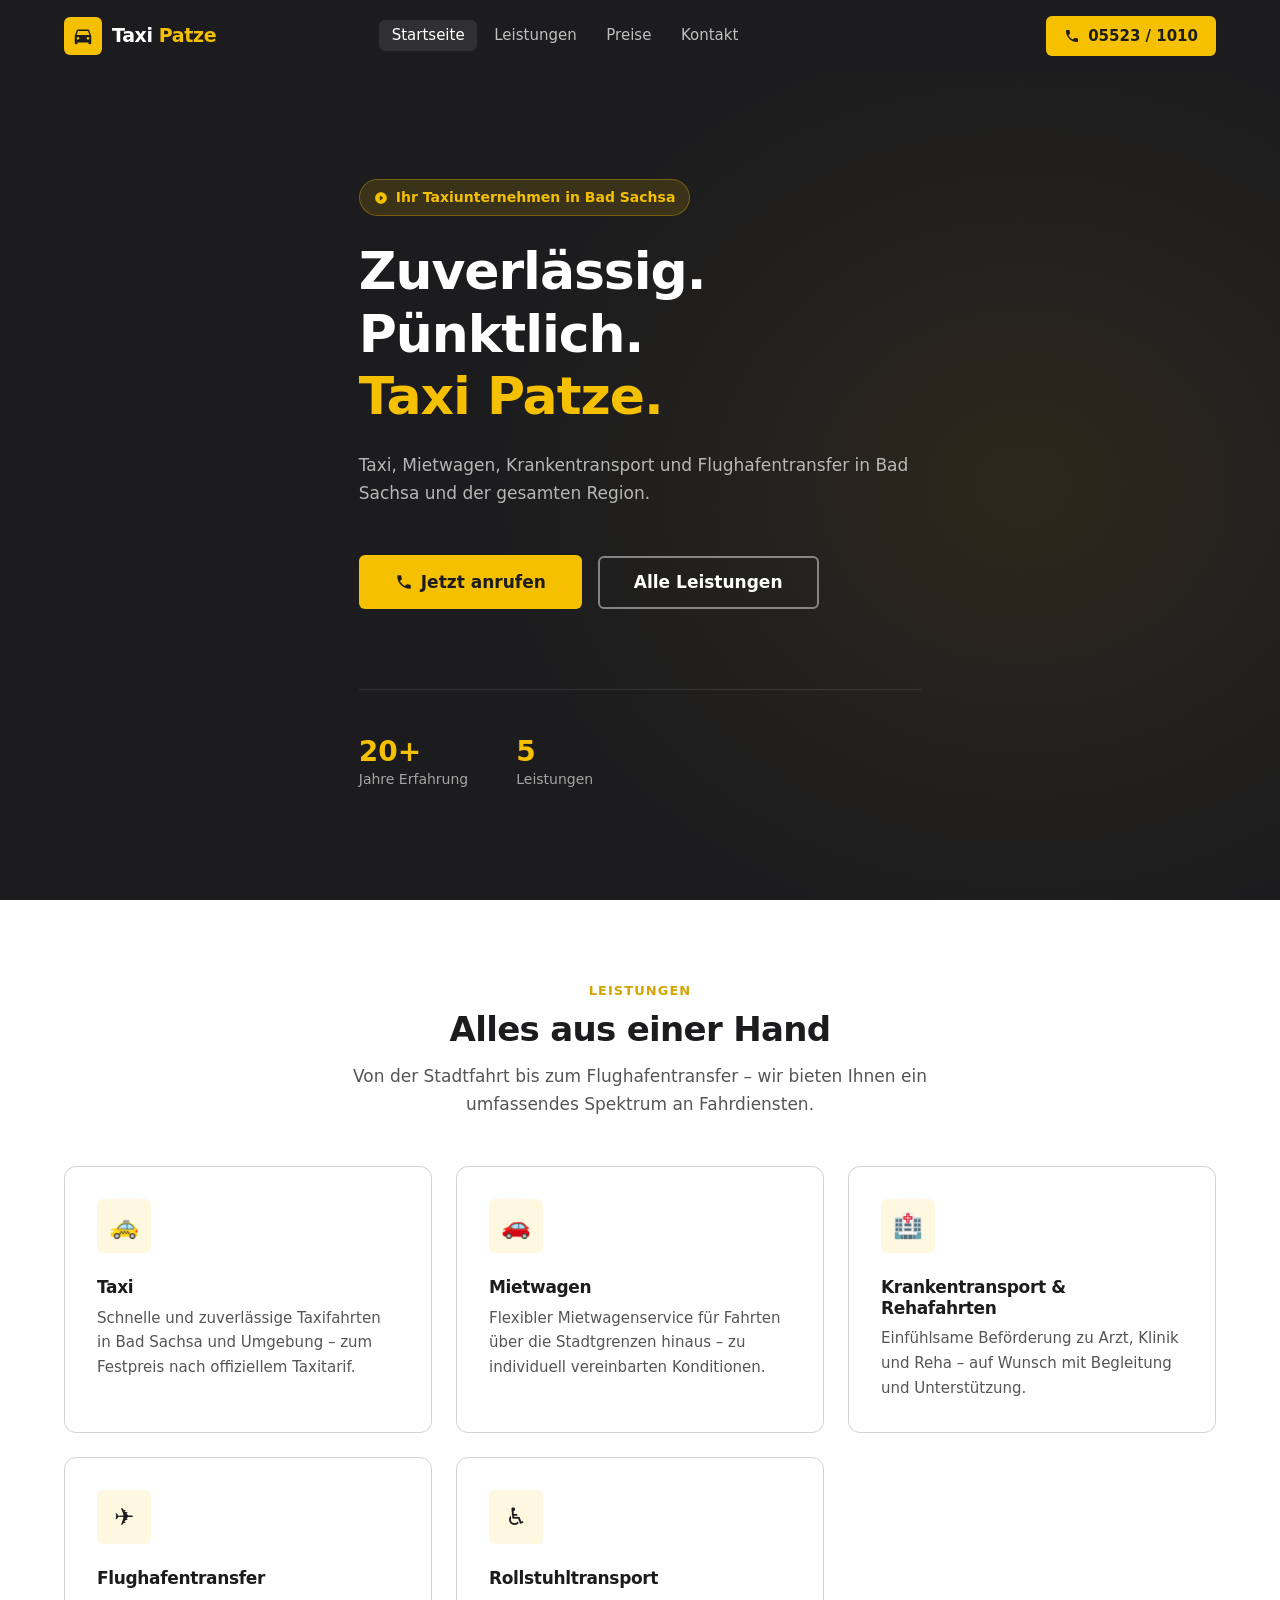
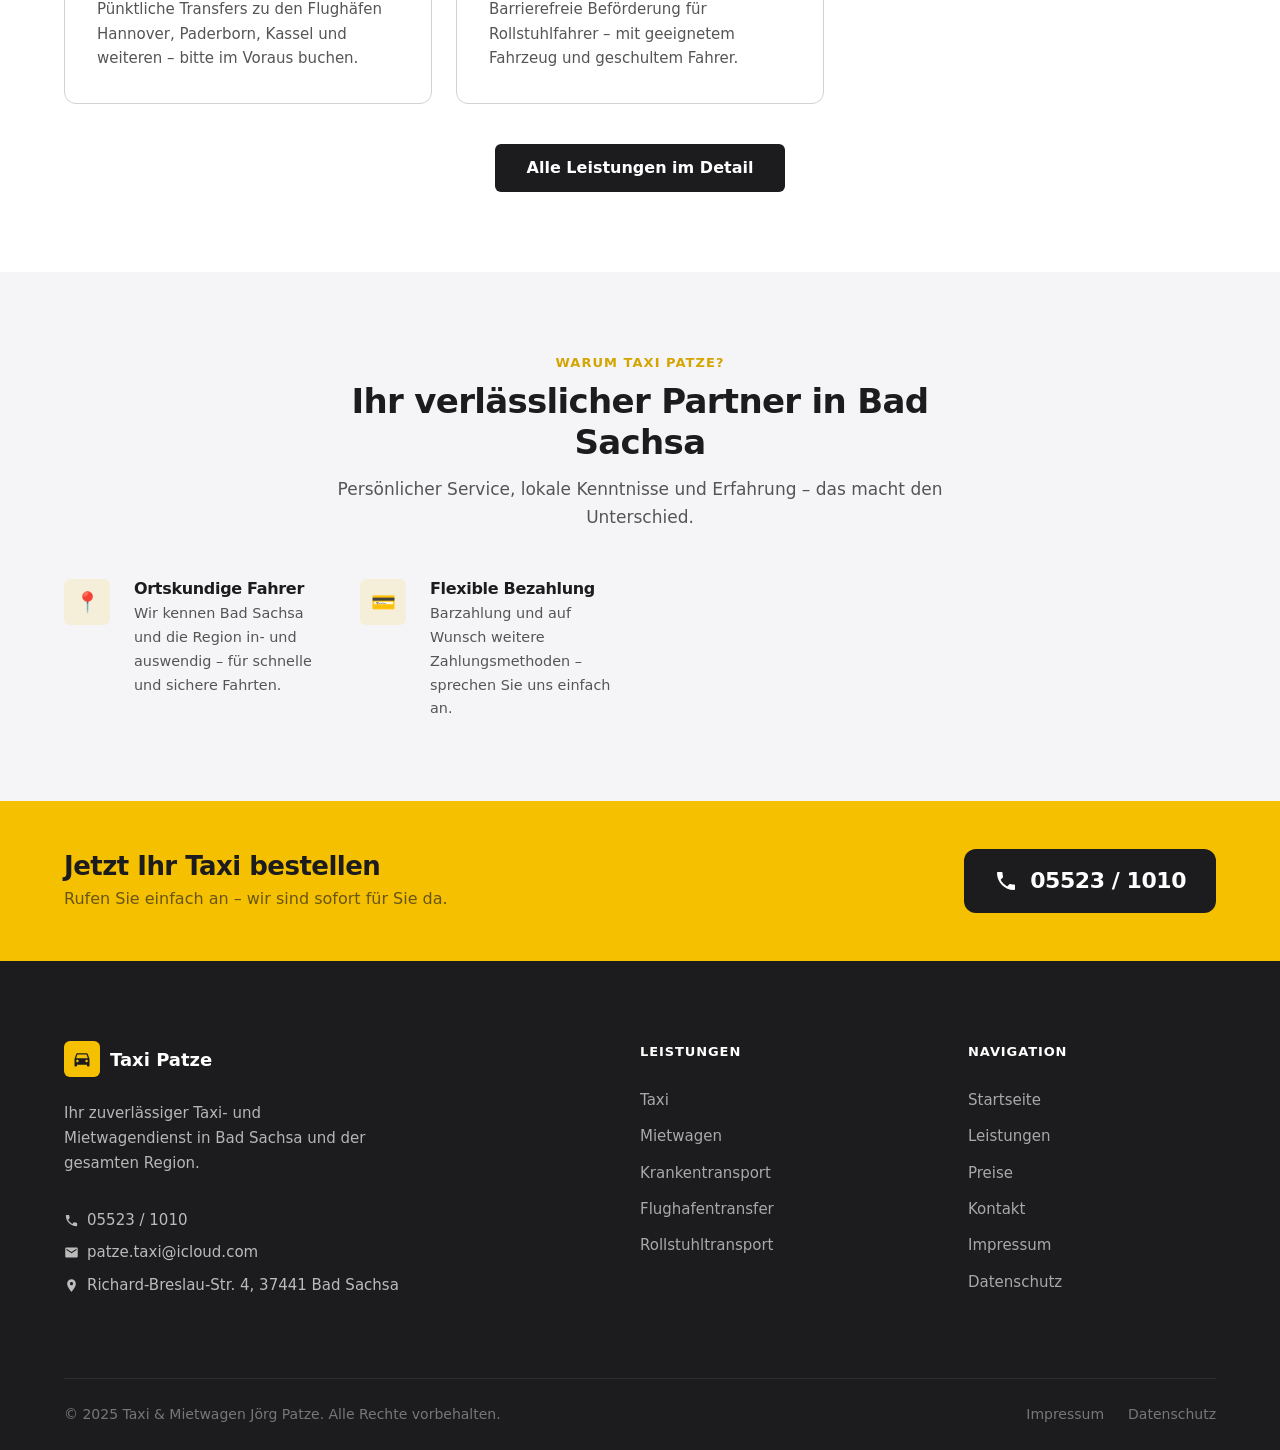
==== index.html @ c9ecf771 "Initiales Website-Projekt für Taxi & Mietwagen Jörg Patze Neue statische Website mit 6 Seiten: Start" ====
<!DOCTYPE html>
<html lang="de">
<head>
  <meta charset="UTF-8">
  <meta name="viewport" content="width=device-width, initial-scale=1.0">
  <meta name="description" content="Taxi Patze Bad Sachsa – Ihr zuverlässiger Taxi- und Mietwagendienst. Krankentransport, Flughafentransfer, Rollstuhltransport. Tel: 05523 / 1010">
  <title>Taxi Patze Bad Sachsa – Taxiunternehmen Jörg Patze</title>
  <link rel="stylesheet" href="css/style.css">
</head>
<body>

  <a class="skip-link" href="#main-content">Zum Hauptinhalt springen</a>

  <!-- Navigation -->
  <header>
    <nav class="nav" aria-label="Hauptnavigation">
      <div class="container nav__container">

        <a href="index.html" class="nav__logo" aria-label="Taxi Patze – zur Startseite">
          <span class="nav__logo-icon" aria-hidden="true">
            <svg width="22" height="22" viewBox="0 0 24 24" fill="#1C1C1E" aria-hidden="true">
              <path d="M18.92 6.01C18.72 5.42 18.16 5 17.5 5h-11c-.66 0-1.21.42-1.42 1.01L3 12v8c0 .55.45 1 1 1h1c.55 0 1-.45 1-1v-1h12v1c0 .55.45 1 1 1h1c.55 0 1-.45 1-1v-8l-2.08-5.99zM6.5 16c-.83 0-1.5-.67-1.5-1.5S5.67 13 6.5 13s1.5.67 1.5 1.5S7.33 16 6.5 16zm11 0c-.83 0-1.5-.67-1.5-1.5s.67-1.5 1.5-1.5 1.5.67 1.5 1.5-.67 1.5-1.5 1.5zM5 11l1.5-4.5h11L19 11H5z"/>
            </svg>
          </span>
          <span>Taxi <span class="nav__logo-accent">Patze</span></span>
        </a>

        <button class="nav__toggle" id="nav-toggle" aria-expanded="false" aria-controls="nav-menu" aria-label="Menü öffnen">
          <svg width="24" height="24" viewBox="0 0 24 24" fill="none" stroke="currentColor" stroke-width="2.5" stroke-linecap="round" aria-hidden="true">
            <line x1="3" y1="6"  x2="21" y2="6"/>
            <line x1="3" y1="12" x2="21" y2="12"/>
            <line x1="3" y1="18" x2="21" y2="18"/>
          </svg>
        </button>

        <ul class="nav__menu" id="nav-menu" role="list">
          <li><a class="nav__link" href="index.html">Startseite</a></li>
          <li><a class="nav__link" href="leistungen.html">Leistungen</a></li>
          <li><a class="nav__link" href="preise.html">Preise</a></li>
          <li><a class="nav__link" href="kontakt.html">Kontakt</a></li>
          <li>
            <a class="nav__menu-cta" href="tel:055231010">
              <svg width="16" height="16" viewBox="0 0 24 24" fill="currentColor" aria-hidden="true">
                <path d="M6.6 10.8c1.4 2.8 3.8 5.1 6.6 6.6l2.2-2.2c.27-.27.67-.36 1.02-.24 1.12.37 2.32.57 3.58.57.55 0 1 .45 1 1V20c0 .55-.45 1-1 1-9.39 0-17-7.61-17-17 0-.55.45-1 1-1h3.5c.55 0 1 .45 1 1 0 1.25.2 2.45.57 3.57.11.35.03.74-.25 1.01L6.6 10.8z"/>
              </svg>
              05523 / 1010
            </a>
          </li>
        </ul>

        <a href="tel:055231010" class="nav__cta" aria-label="Jetzt anrufen: 05523 / 1010">
          <svg width="16" height="16" viewBox="0 0 24 24" fill="currentColor" aria-hidden="true">
            <path d="M6.6 10.8c1.4 2.8 3.8 5.1 6.6 6.6l2.2-2.2c.27-.27.67-.36 1.02-.24 1.12.37 2.32.57 3.58.57.55 0 1 .45 1 1V20c0 .55-.45 1-1 1-9.39 0-17-7.61-17-17 0-.55.45-1 1-1h3.5c.55 0 1 .45 1 1 0 1.25.2 2.45.57 3.57.11.35.03.74-.25 1.01L6.6 10.8z"/>
          </svg>
          05523 / 1010
        </a>

      </div>
    </nav>
  </header>

  <main id="main-content">

    <!-- Hero -->
    <section class="hero" aria-labelledby="hero-heading">
      <div class="container">
        <div class="hero__inner">

          <span class="hero__badge" aria-label="Betrieb seit über 30 Jahren">
            <svg width="14" height="14" viewBox="0 0 24 24" fill="currentColor" aria-hidden="true">
              <path d="M12 2C6.48 2 2 6.48 2 12s4.48 10 10 10 10-4.48 10-10S17.52 2 12 2zm-2 14.5v-9l6 4.5-6 4.5z"/>
            </svg>
            Ihr Taxiunternehmen in Bad Sachsa
          </span>

          <h1 id="hero-heading" class="hero__title">
            Zuverlässig.<br>
            Pünktlich.<br>
            <span class="hero__title-accent">Taxi Patze.</span>
          </h1>

          <p class="hero__subtitle">
            Taxi, Mietwagen, Krankentransport und Flughafentransfer in Bad Sachsa und der gesamten Region.
          </p>

          <div class="hero__actions">
            <a href="tel:055231010" class="btn btn--primary btn--lg">
              <svg width="18" height="18" viewBox="0 0 24 24" fill="currentColor" aria-hidden="true">
                <path d="M6.6 10.8c1.4 2.8 3.8 5.1 6.6 6.6l2.2-2.2c.27-.27.67-.36 1.02-.24 1.12.37 2.32.57 3.58.57.55 0 1 .45 1 1V20c0 .55-.45 1-1 1-9.39 0-17-7.61-17-17 0-.55.45-1 1-1h3.5c.55 0 1 .45 1 1 0 1.25.2 2.45.57 3.57.11.35.03.74-.25 1.01L6.6 10.8z"/>
              </svg>
              Jetzt anrufen
            </a>
            <a href="leistungen.html" class="btn btn--outline-white btn--lg">Alle Leistungen</a>
          </div>

          <div class="hero__stats" aria-label="Fakten auf einen Blick">
            <div>
              <span class="hero__stat-value">20+</span>
              <span class="hero__stat-label">Jahre Erfahrung</span>
            </div>
            <div>
              <span class="hero__stat-value">5</span>
              <span class="hero__stat-label">Leistungen</span>
            </div>
          </div>

        </div>
      </div>
    </section>

    <!-- Leistungen Übersicht -->
    <section class="section" aria-labelledby="services-heading">
      <div class="container">
        <div class="section-header">
          <span class="label">Leistungen</span>
          <h2 id="services-heading">Alles aus einer Hand</h2>
          <p class="lead">Von der Stadtfahrt bis zum Flughafentransfer – wir bieten Ihnen ein umfassendes Spektrum an Fahrdiensten.</p>
        </div>

        <ul class="services-grid" role="list">

          <li class="service-card">
            <div class="service-card__icon" aria-hidden="true">🚕</div>
            <h3 class="service-card__title">Taxi</h3>
            <p class="service-card__text">Schnelle und zuverlässige Taxifahrten in Bad Sachsa und Umgebung – zum Festpreis nach offiziellem Taxitarif.</p>
          </li>

          <li class="service-card">
            <div class="service-card__icon" aria-hidden="true">🚗</div>
            <h3 class="service-card__title">Mietwagen</h3>
            <p class="service-card__text">Flexibler Mietwagenservice für Fahrten über die Stadtgrenzen hinaus – zu individuell vereinbarten Konditionen.</p>
          </li>

<li class="service-card">
            <div class="service-card__icon" aria-hidden="true">🏥</div>
            <h3 class="service-card__title">Krankentransport &amp; Rehafahrten</h3>
            <p class="service-card__text">Einfühlsame Beförderung zu Arzt, Klinik und Reha – auf Wunsch mit Begleitung und Unterstützung.</p>
          </li>

          <li class="service-card">
            <div class="service-card__icon" aria-hidden="true">✈️</div>
            <h3 class="service-card__title">Flughafentransfer</h3>
            <p class="service-card__text">Pünktliche Transfers zu den Flughäfen Hannover, Paderborn, Kassel und weiteren – bitte im Voraus buchen.</p>
          </li>

          <li class="service-card">
            <div class="service-card__icon" aria-hidden="true">♿</div>
            <h3 class="service-card__title">Rollstuhltransport</h3>
            <p class="service-card__text">Barrierefreie Beförderung für Rollstuhlfahrer – mit geeignetem Fahrzeug und geschultem Fahrer.</p>
          </li>

        </ul>

        <div style="text-align:center; margin-top: 2.5rem;">
          <a href="leistungen.html" class="btn btn--dark">Alle Leistungen im Detail</a>
        </div>
      </div>
    </section>

    <!-- Warum Taxi Patze -->
    <section class="section section--light" aria-labelledby="features-heading">
      <div class="container">
        <div class="section-header">
          <span class="label">Warum Taxi Patze?</span>
          <h2 id="features-heading">Ihr verlässlicher Partner in Bad Sachsa</h2>
          <p class="lead">Persönlicher Service, lokale Kenntnisse und Erfahrung – das macht den Unterschied.</p>
        </div>

        <ul class="features-grid" role="list">
          <li class="feature">
            <div class="feature__icon" aria-hidden="true">📍</div>
            <div>
              <h3 class="feature__title">Ortskundige Fahrer</h3>
              <p class="feature__text">Wir kennen Bad Sachsa und die Region in- und auswendig – für schnelle und sichere Fahrten.</p>
            </div>
          </li>
          <li class="feature">
            <div class="feature__icon" aria-hidden="true">💳</div>
            <div>
              <h3 class="feature__title">Flexible Bezahlung</h3>
              <p class="feature__text">Barzahlung und auf Wunsch weitere Zahlungsmethoden – sprechen Sie uns einfach an.</p>
            </div>
          </li>
        </ul>
      </div>
    </section>

    <!-- CTA Streifen -->
    <div class="cta-strip">
      <div class="container">
        <div class="cta-strip__inner">
          <div>
            <h2 class="cta-strip__title">Jetzt Ihr Taxi bestellen</h2>
            <p class="cta-strip__subtitle">Rufen Sie einfach an – wir sind sofort für Sie da.</p>
          </div>
          <a href="tel:055231010" class="cta-strip__phone" aria-label="Anrufen: 05523 / 1010">
            <svg width="24" height="24" viewBox="0 0 24 24" fill="currentColor" aria-hidden="true">
              <path d="M6.6 10.8c1.4 2.8 3.8 5.1 6.6 6.6l2.2-2.2c.27-.27.67-.36 1.02-.24 1.12.37 2.32.57 3.58.57.55 0 1 .45 1 1V20c0 .55-.45 1-1 1-9.39 0-17-7.61-17-17 0-.55.45-1 1-1h3.5c.55 0 1 .45 1 1 0 1.25.2 2.45.57 3.57.11.35.03.74-.25 1.01L6.6 10.8z"/>
            </svg>
            05523 / 1010
          </a>
        </div>
      </div>
    </div>

  </main>

  <!-- Footer -->
  <footer class="footer" aria-label="Seitenfuß">
    <div class="container">
      <div class="footer__grid">

        <div class="footer__brand">
          <div class="footer__logo">
            <span class="footer__logo-icon" aria-hidden="true">
              <svg width="20" height="20" viewBox="0 0 24 24" fill="#1C1C1E" aria-hidden="true">
                <path d="M18.92 6.01C18.72 5.42 18.16 5 17.5 5h-11c-.66 0-1.21.42-1.42 1.01L3 12v8c0 .55.45 1 1 1h1c.55 0 1-.45 1-1v-1h12v1c0 .55.45 1 1 1h1c.55 0 1-.45 1-1v-8l-2.08-5.99zM6.5 16c-.83 0-1.5-.67-1.5-1.5S5.67 13 6.5 13s1.5.67 1.5 1.5S7.33 16 6.5 16zm11 0c-.83 0-1.5-.67-1.5-1.5s.67-1.5 1.5-1.5 1.5.67 1.5 1.5-.67 1.5-1.5 1.5zM5 11l1.5-4.5h11L19 11H5z"/>
              </svg>
            </span>
            Taxi Patze
          </div>
          <p class="footer__tagline">Ihr zuverlässiger Taxi- und Mietwagendienst in Bad Sachsa und der gesamten Region.</p>
          <div class="footer__contacts">
            <a href="tel:055231010" class="footer__contact-link">
              <svg width="15" height="15" viewBox="0 0 24 24" fill="currentColor" aria-hidden="true">
                <path d="M6.6 10.8c1.4 2.8 3.8 5.1 6.6 6.6l2.2-2.2c.27-.27.67-.36 1.02-.24 1.12.37 2.32.57 3.58.57.55 0 1 .45 1 1V20c0 .55-.45 1-1 1-9.39 0-17-7.61-17-17 0-.55.45-1 1-1h3.5c.55 0 1 .45 1 1 0 1.25.2 2.45.57 3.57.11.35.03.74-.25 1.01L6.6 10.8z"/>
              </svg>
              05523 / 1010
            </a>
            <a href="mailto:patze.taxi@icloud.com" class="footer__contact-link">
              <svg width="15" height="15" viewBox="0 0 24 24" fill="currentColor" aria-hidden="true">
                <path d="M20 4H4c-1.1 0-2 .9-2 2v12c0 1.1.9 2 2 2h16c1.1 0 2-.9 2-2V6c0-1.1-.9-2-2-2zm0 4l-8 5-8-5V6l8 5 8-5v2z"/>
              </svg>
              patze.taxi@icloud.com
            </a>
            <a href="kontakt.html" class="footer__contact-link">
              <svg width="15" height="15" viewBox="0 0 24 24" fill="currentColor" aria-hidden="true">
                <path d="M12 2C8.13 2 5 5.13 5 9c0 5.25 7 13 7 13s7-7.75 7-13c0-3.87-3.13-7-7-7zm0 9.5c-1.38 0-2.5-1.12-2.5-2.5s1.12-2.5 2.5-2.5 2.5 1.12 2.5 2.5-1.12 2.5-2.5 2.5z"/>
              </svg>
              Richard-Breslau-Str. 4, 37441 Bad Sachsa
            </a>
          </div>
        </div>

        <div>
          <p class="footer__col-title">Leistungen</p>
          <ul class="footer__links" role="list">
            <li><a href="leistungen.html#taxi">Taxi</a></li>
            <li><a href="leistungen.html#mietwagen">Mietwagen</a></li>
            <li><a href="leistungen.html#kranken">Krankentransport</a></li>
            <li><a href="leistungen.html#flughafen">Flughafentransfer</a></li>
            <li><a href="leistungen.html#rollstuhl">Rollstuhltransport</a></li>
          </ul>
        </div>

        <div>
          <p class="footer__col-title">Navigation</p>
          <ul class="footer__links" role="list">
            <li><a href="index.html">Startseite</a></li>
            <li><a href="leistungen.html">Leistungen</a></li>
            <li><a href="preise.html">Preise</a></li>
            <li><a href="kontakt.html">Kontakt</a></li>
            <li><a href="impressum.html">Impressum</a></li>
            <li><a href="datenschutz.html">Datenschutz</a></li>
          </ul>
        </div>

      </div>

      <div class="footer__bottom">
        <p>&copy; 2025 Taxi &amp; Mietwagen Jörg Patze. Alle Rechte vorbehalten.</p>
        <nav aria-label="Rechtliche Links">
          <ul class="footer__legal" role="list">
            <li><a href="impressum.html">Impressum</a></li>
            <li><a href="datenschutz.html">Datenschutz</a></li>
          </ul>
        </nav>
      </div>
    </div>
  </footer>

  <script src="js/main.js"></script>
</body>
</html>
---- css/style.css ----
/* ============================================================
   TAXI PATZE – Stylesheet
   WCAG 2.1 AA · BFSG-konform · Keine externen Abhängigkeiten
   ============================================================ */

/* --- Custom Properties --- */
:root {
  --c-yellow:       #F5C000;
  --c-yellow-dark:  #D4A500;
  --c-yellow-bg:    rgba(245, 192, 0, 0.12);
  --c-dark:         #1C1C1E;
  --c-dark-2:       #2C2C2E;
  --c-text:         #1C1C1E;
  --c-text-muted:   #555555;
  --c-bg:           #FFFFFF;
  --c-bg-light:     #F5F5F7;
  --c-border:       #D1D1D6;
  --c-white:        #FFFFFF;
  --c-error:        #C0392B;

  --font: system-ui, -apple-system, BlinkMacSystemFont, 'Segoe UI', Roboto, Arial, sans-serif;

  --max-w:     1200px;
  --sp-xs:     0.5rem;
  --sp-sm:     1rem;
  --sp-md:     1.5rem;
  --sp-lg:     2rem;
  --sp-xl:     3rem;
  --sp-2xl:    5rem;

  --radius-sm: 6px;
  --radius:    12px;

  --shadow:    0 2px 8px rgba(0, 0, 0, 0.08);
  --shadow-lg: 0 8px 28px rgba(0, 0, 0, 0.12);

  --nav-h:     72px;
  --ease:      0.2s ease;
}

/* --- Reset --- */
*, *::before, *::after { box-sizing: border-box; margin: 0; padding: 0; }

html {
  scroll-behavior: smooth;
  font-size: 16px;
}

body {
  font-family: var(--font);
  color: var(--c-text);
  background: var(--c-bg);
  line-height: 1.65;
  -webkit-font-smoothing: antialiased;
}

img { max-width: 100%; height: auto; display: block; }
a   { color: inherit; text-decoration: none; }
ul  { list-style: none; }

/* --- Barrierefreiheit (BFSG / WCAG 2.1 AA) --- */
.skip-link {
  position: absolute;
  top: -200%;
  left: 1rem;
  background: var(--c-yellow);
  color: var(--c-dark);
  font-weight: 700;
  padding: 0.5rem 1.25rem;
  border-radius: 0 0 var(--radius-sm) var(--radius-sm);
  z-index: 9999;
  transition: top var(--ease);
  text-decoration: underline;
}
.skip-link:focus { top: 0; }

:focus-visible {
  outline: 3px solid var(--c-yellow);
  outline-offset: 3px;
  border-radius: 2px;
}

/* --- Typografie --- */
h1, h2, h3, h4, h5, h6 {
  font-weight: 700;
  line-height: 1.2;
  letter-spacing: -0.02em;
}
h1 { font-size: clamp(2rem,    5vw, 3.25rem); }
h2 { font-size: clamp(1.5rem,  3vw, 2.125rem); }
h3 { font-size: clamp(1.1rem,  2vw, 1.375rem); }
h4 { font-size: 1.0625rem; }

p { max-width: 65ch; }

.lead {
  font-size: 1.0625rem;
  color: var(--c-text-muted);
  max-width: 58ch;
}

.label {
  display: block;
  font-size: 0.8125rem;
  font-weight: 700;
  letter-spacing: 0.08em;
  text-transform: uppercase;
  color: var(--c-yellow-dark);
  margin-bottom: 0.5rem;
}

.section-header {
  text-align: center;
  max-width: 620px;
  margin: 0 auto var(--sp-xl);
}
.section-header .lead { margin: 0.75rem auto 0; }

/* --- Layout --- */
.container {
  max-width: var(--max-w);
  margin: 0 auto;
  padding: 0 var(--sp-md);
}

.section        { padding: var(--sp-2xl) 0; }
.section--light { background: var(--c-bg-light); }
.section--dark  { background: var(--c-dark); color: var(--c-white); }

/* --- Navigation --- */
.nav {
  position: sticky;
  top: 0;
  z-index: 200;
  background: var(--c-dark);
  height: var(--nav-h);
  display: flex;
  align-items: center;
}

.nav__container {
  display: flex;
  align-items: center;
  justify-content: space-between;
  gap: var(--sp-lg);
  width: 100%;
}

.nav__logo {
  display: flex;
  align-items: center;
  gap: 0.625rem;
  font-weight: 800;
  font-size: 1.1875rem;
  color: var(--c-white);
  letter-spacing: -0.02em;
  flex-shrink: 0;
}
.nav__logo-icon {
  width: 38px;
  height: 38px;
  background: var(--c-yellow);
  border-radius: var(--radius-sm);
  display: flex;
  align-items: center;
  justify-content: center;
}
.nav__logo-accent { color: var(--c-yellow); }

.nav__menu {
  display: flex;
  align-items: center;
  gap: 0.25rem;
}

.nav__link {
  color: rgba(255, 255, 255, 0.72);
  font-size: 0.9375rem;
  font-weight: 500;
  padding: 0.4rem 0.8rem;
  border-radius: var(--radius-sm);
  transition: color var(--ease), background var(--ease);
}
.nav__link:hover,
.nav__link[aria-current="page"] {
  color: var(--c-white);
  background: rgba(255, 255, 255, 0.09);
}

.nav__cta {
  display: inline-flex;
  align-items: center;
  gap: 0.5rem;
  background: var(--c-yellow);
  color: var(--c-dark);
  font-weight: 700;
  font-size: 0.9375rem;
  padding: 0.5rem 1.125rem;
  border-radius: var(--radius-sm);
  flex-shrink: 0;
  transition: background var(--ease), transform var(--ease);
}
.nav__cta:hover { background: var(--c-yellow-dark); transform: translateY(-1px); }

.nav__toggle {
  display: none;
  background: none;
  border: none;
  color: var(--c-white);
  cursor: pointer;
  padding: 0.5rem;
  border-radius: var(--radius-sm);
  line-height: 0;
}

@media (max-width: 768px) {
  .nav__toggle { display: flex; align-items: center; }
  .nav__cta    { display: none; }

  .nav__menu {
    display: none;
    position: absolute;
    top: var(--nav-h);
    left: 0; right: 0;
    background: var(--c-dark-2);
    flex-direction: column;
    align-items: stretch;
    padding: var(--sp-sm) var(--sp-md) var(--sp-md);
    gap: 0.25rem;
    border-top: 1px solid rgba(255,255,255,0.07);
    box-shadow: var(--shadow-lg);
  }
  .nav__menu.is-open { display: flex; }

  .nav__link { padding: 0.75rem 1rem; }

  .nav__menu-cta {
    display: flex;
    align-items: center;
    justify-content: center;
    gap: 0.5rem;
    background: var(--c-yellow);
    color: var(--c-dark);
    font-weight: 700;
    font-size: 1rem;
    padding: 0.875rem;
    border-radius: var(--radius-sm);
    margin-top: 0.5rem;
  }
}

/* --- Buttons --- */
.btn {
  display: inline-flex;
  align-items: center;
  justify-content: center;
  gap: 0.5rem;
  font-family: var(--font);
  font-weight: 700;
  font-size: 1rem;
  line-height: 1;
  padding: 0.875rem 1.875rem;
  border-radius: var(--radius-sm);
  border: 2px solid transparent;
  cursor: pointer;
  white-space: nowrap;
  transition: background var(--ease), color var(--ease), border-color var(--ease),
              transform var(--ease), box-shadow var(--ease);
}
.btn:hover { transform: translateY(-2px); box-shadow: var(--shadow); }

.btn--primary  { background: var(--c-yellow); color: var(--c-dark); }
.btn--primary:hover  { background: var(--c-yellow-dark); }

.btn--dark  { background: var(--c-dark); color: var(--c-white); }
.btn--dark:hover  { background: var(--c-dark-2); }

.btn--outline-white {
  background: transparent;
  color: var(--c-white);
  border-color: rgba(255, 255, 255, 0.45);
}
.btn--outline-white:hover {
  background: rgba(255, 255, 255, 0.09);
  border-color: rgba(255, 255, 255, 0.75);
}

.btn--lg { font-size: 1.0625rem; padding: 1rem 2.125rem; }

/* --- Hero (Startseite) --- */
.hero {
  background: var(--c-dark);
  color: var(--c-white);
  padding: var(--sp-2xl) 0;
  min-height: calc(100svh - var(--nav-h));
  display: flex;
  align-items: center;
  position: relative;
  overflow: hidden;
}
.hero::after {
  content: '';
  position: absolute;
  inset: 0;
  background: radial-gradient(ellipse 60% 80% at 80% 50%, rgba(245,192,0,0.07) 0%, transparent 70%);
  pointer-events: none;
}

.hero__inner { max-width: 680px; position: relative; z-index: 1; }

.hero__badge {
  display: inline-flex;
  align-items: center;
  gap: 0.5rem;
  background: rgba(245, 192, 0, 0.14);
  border: 1px solid rgba(245, 192, 0, 0.32);
  color: var(--c-yellow);
  font-size: 0.875rem;
  font-weight: 600;
  padding: 0.375rem 0.875rem;
  border-radius: 100px;
  margin-bottom: var(--sp-md);
}

.hero__title {
  color: var(--c-white);
  margin-bottom: var(--sp-md);
}
.hero__title-accent { color: var(--c-yellow); }

.hero__subtitle {
  font-size: 1.0625rem;
  color: rgba(255, 255, 255, 0.68);
  margin-bottom: var(--sp-xl);
  max-width: 52ch;
}

.hero__actions {
  display: flex;
  flex-wrap: wrap;
  gap: var(--sp-sm);
  align-items: center;
}

.hero__stats {
  display: flex;
  flex-wrap: wrap;
  gap: var(--sp-xl);
  margin-top: var(--sp-2xl);
  padding-top: var(--sp-xl);
  border-top: 1px solid rgba(255, 255, 255, 0.1);
}
.hero__stat-value {
  font-size: 1.75rem;
  font-weight: 800;
  color: var(--c-yellow);
  display: block;
  line-height: 1;
}
.hero__stat-label {
  font-size: 0.875rem;
  color: rgba(255, 255, 255, 0.6);
  margin-top: 0.25rem;
}

/* --- Page Hero (Unterseiten) --- */
.page-hero {
  background: var(--c-dark);
  color: var(--c-white);
  padding: var(--sp-2xl) 0 var(--sp-xl);
}
.page-hero__title   { color: var(--c-white); margin-bottom: var(--sp-xs); }
.page-hero__subtitle {
  color: rgba(255, 255, 255, 0.62);
  font-size: 1.0625rem;
  max-width: 55ch;
  margin-top: 0.5rem;
}

/* --- Service Cards --- */
.services-grid {
  display: grid;
  grid-template-columns: repeat(auto-fill, minmax(290px, 1fr));
  gap: var(--sp-md);
}

.service-card {
  background: var(--c-white);
  border: 1px solid var(--c-border);
  border-radius: var(--radius);
  padding: var(--sp-lg);
  transition: box-shadow var(--ease), transform var(--ease), border-color var(--ease);
}
.service-card:hover {
  box-shadow: var(--shadow-lg);
  transform: translateY(-4px);
  border-color: var(--c-yellow);
}
.service-card__icon {
  width: 54px;
  height: 54px;
  background: var(--c-yellow-bg);
  border-radius: var(--radius-sm);
  display: flex;
  align-items: center;
  justify-content: center;
  font-size: 1.5rem;
  margin-bottom: var(--sp-md);
}
.service-card__title { font-size: 1.0625rem; margin-bottom: 0.5rem; }
.service-card__text  { color: var(--c-text-muted); font-size: 0.9375rem; max-width: none; }

/* --- Features (Warum wir) --- */
.features-grid {
  display: grid;
  grid-template-columns: repeat(auto-fill, minmax(250px, 1fr));
  gap: var(--sp-lg);
}

.feature {
  display: flex;
  gap: var(--sp-md);
  align-items: flex-start;
}
.feature__icon {
  width: 46px;
  height: 46px;
  background: var(--c-yellow-bg);
  border-radius: var(--radius-sm);
  display: flex;
  align-items: center;
  justify-content: center;
  font-size: 1.25rem;
  flex-shrink: 0;
}
.feature__title { font-size: 1rem; margin-bottom: 0.25rem; }
.feature__text  { font-size: 0.9rem; color: var(--c-text-muted); max-width: none; }

/* --- CTA-Streifen --- */
.cta-strip {
  background: var(--c-yellow);
  padding: var(--sp-xl) 0;
}
.cta-strip__inner {
  display: flex;
  align-items: center;
  justify-content: space-between;
  gap: var(--sp-lg);
  flex-wrap: wrap;
}
.cta-strip__title    { color: var(--c-dark); font-size: clamp(1.25rem, 3vw, 1.625rem); }
.cta-strip__subtitle { color: rgba(28, 28, 30, 0.65); margin-top: 0.25rem; max-width: none; }
.cta-strip__phone {
  display: inline-flex;
  align-items: center;
  gap: 0.75rem;
  background: var(--c-dark);
  color: var(--c-white);
  font-size: 1.375rem;
  font-weight: 800;
  padding: 0.875rem 1.875rem;
  border-radius: var(--radius);
  letter-spacing: -0.02em;
  transition: background var(--ease);
  white-space: nowrap;
}
.cta-strip__phone:hover { background: var(--c-dark-2); }

/* --- Leistungen Detail --- */
.leistung {
  display: grid;
  grid-template-columns: 72px 1fr;
  gap: var(--sp-lg);
  padding: var(--sp-xl) 0;
  border-bottom: 1px solid var(--c-border);
}
.leistung:last-child { border-bottom: none; }

.leistung__icon {
  width: 72px;
  height: 72px;
  background: var(--c-yellow-bg);
  border-radius: var(--radius);
  display: flex;
  align-items: center;
  justify-content: center;
  font-size: 1.875rem;
  flex-shrink: 0;
}
.leistung__title { margin-bottom: 0.5rem; }
.leistung__text  { color: var(--c-text-muted); max-width: none; }
.leistung__text  + .leistung__text { margin-top: 0.75rem; }

/* --- Preise --- */
.price-note {
  background: rgba(245, 192, 0, 0.1);
  border-left: 4px solid var(--c-yellow);
  padding: var(--sp-md) var(--sp-lg);
  border-radius: 0 var(--radius-sm) var(--radius-sm) 0;
  margin-bottom: var(--sp-xl);
}
.price-note p { max-width: none; color: var(--c-text-muted); }
.price-note p + p { margin-top: 0.5rem; }

.price-table {
  width: 100%;
  border-collapse: collapse;
  font-size: 0.9375rem;
  margin-bottom: var(--sp-xl);
}
.price-table caption {
  text-align: left;
  font-weight: 700;
  font-size: 1rem;
  padding: 0 0 0.75rem;
  color: var(--c-text);
}
.price-table th {
  text-align: left;
  padding: 0.75rem 1rem;
  background: var(--c-dark);
  color: var(--c-white);
  font-weight: 600;
  white-space: nowrap;
}
.price-table th:first-child { border-radius: var(--radius-sm) 0 0 0; }
.price-table th:last-child  { border-radius: 0 var(--radius-sm) 0 0; }
.price-table td {
  padding: 0.75rem 1rem;
  border-bottom: 1px solid var(--c-border);
  vertical-align: top;
}
.price-table tr:nth-child(even) td { background: var(--c-bg-light); }

/* --- Kontakt --- */
.contact-grid {
  display: grid;
  grid-template-columns: 1fr 1.2fr;
  gap: var(--sp-2xl);
  align-items: start;
}

.contact-info__item {
  display: flex;
  gap: var(--sp-md);
  align-items: flex-start;
  padding: var(--sp-md) 0;
  border-bottom: 1px solid var(--c-border);
}
.contact-info__item:first-child { padding-top: 0; }
.contact-info__icon {
  width: 44px;
  height: 44px;
  background: var(--c-yellow-bg);
  border-radius: var(--radius-sm);
  display: flex;
  align-items: center;
  justify-content: center;
  font-size: 1.125rem;
  flex-shrink: 0;
}
.contact-info__label {
  font-size: 0.75rem;
  font-weight: 700;
  text-transform: uppercase;
  letter-spacing: 0.07em;
  color: var(--c-text-muted);
  margin-bottom: 0.25rem;
}
.contact-info__value      { font-size: 1rem; font-weight: 500; }
.contact-info__value a    { border-bottom: 1px solid var(--c-yellow); transition: color var(--ease); }
.contact-info__value a:hover { color: var(--c-yellow-dark); }

/* Karte */
.map-link-box {
  background: var(--c-bg-light);
  border: 2px dashed var(--c-border);
  border-radius: var(--radius);
  padding: var(--sp-xl) var(--sp-lg);
  text-align: center;
  margin-top: var(--sp-xl);
}
.map-link-box p { margin: 0 auto var(--sp-sm); color: var(--c-text-muted); }

/* Kontaktformular */
.form-group   { margin-bottom: var(--sp-md); }
.form-label   {
  display: block;
  font-size: 0.875rem;
  font-weight: 600;
  margin-bottom: 0.4rem;
}
.form-label--req::after { content: ' *'; color: var(--c-error); }

.form-control {
  width: 100%;
  font-family: var(--font);
  font-size: 1rem;
  padding: 0.75rem 1rem;
  border: 2px solid var(--c-border);
  border-radius: var(--radius-sm);
  background: var(--c-white);
  color: var(--c-text);
  transition: border-color var(--ease), box-shadow var(--ease);
}
.form-control:focus {
  outline: none;
  border-color: var(--c-yellow);
  box-shadow: 0 0 0 3px rgba(245, 192, 0, 0.18);
}
textarea.form-control { resize: vertical; min-height: 130px; }

.form-row { display: grid; grid-template-columns: 1fr 1fr; gap: var(--sp-md); }

.form-privacy {
  font-size: 0.875rem;
  color: var(--c-text-muted);
  margin-bottom: var(--sp-md);
}
.form-privacy a { border-bottom: 1px solid var(--c-yellow); color: var(--c-dark); }
.form-privacy a:hover { color: var(--c-yellow-dark); }

.form-required-hint {
  font-size: 0.8125rem;
  color: var(--c-text-muted);
  margin-bottom: var(--sp-lg);
}

/* --- Footer --- */
.footer {
  background: var(--c-dark);
  color: rgba(255, 255, 255, 0.68);
  padding-top: var(--sp-2xl);
}

.footer__grid {
  display: grid;
  grid-template-columns: 2fr 1fr 1fr;
  gap: var(--sp-2xl);
  padding-bottom: var(--sp-2xl);
  border-bottom: 1px solid rgba(255, 255, 255, 0.08);
}

.footer__logo {
  display: flex;
  align-items: center;
  gap: 0.625rem;
  font-weight: 800;
  font-size: 1.125rem;
  color: var(--c-white);
  margin-bottom: var(--sp-md);
}
.footer__logo-icon {
  width: 36px;
  height: 36px;
  background: var(--c-yellow);
  border-radius: var(--radius-sm);
  display: flex;
  align-items: center;
  justify-content: center;
}

.footer__tagline {
  font-size: 0.9375rem;
  line-height: 1.65;
  max-width: 34ch;
  margin-bottom: var(--sp-lg);
}

.footer__contacts { display: flex; flex-direction: column; gap: 0.5rem; }
.footer__contact-link {
  display: inline-flex;
  align-items: center;
  gap: 0.5rem;
  font-size: 0.9375rem;
  color: rgba(255, 255, 255, 0.7);
  transition: color var(--ease);
}
.footer__contact-link:hover { color: var(--c-yellow); }

.footer__col-title {
  font-size: 0.8125rem;
  font-weight: 700;
  text-transform: uppercase;
  letter-spacing: 0.07em;
  color: var(--c-white);
  margin-bottom: var(--sp-md);
}

.footer__links { display: flex; flex-direction: column; gap: 0.625rem; }
.footer__links a {
  font-size: 0.9375rem;
  color: rgba(255, 255, 255, 0.62);
  transition: color var(--ease);
}
.footer__links a:hover { color: var(--c-yellow); }

.footer__bottom {
  display: flex;
  justify-content: space-between;
  align-items: center;
  flex-wrap: wrap;
  gap: var(--sp-sm);
  padding: var(--sp-md) 0;
  font-size: 0.875rem;
  color: rgba(255, 255, 255, 0.4);
}
.footer__legal {
  display: flex;
  gap: var(--sp-md);
}
.footer__legal a {
  color: rgba(255, 255, 255, 0.4);
  transition: color var(--ease);
}
.footer__legal a:hover { color: var(--c-yellow); }

/* --- Rechtliche Seiten --- */
.legal-content { max-width: 820px; }

.legal-content h2 {
  font-size: 1.1875rem;
  margin-top: var(--sp-xl);
  margin-bottom: var(--sp-sm);
  padding-bottom: 0.5rem;
  border-bottom: 2px solid var(--c-yellow);
}
.legal-content h3 { font-size: 1rem; margin-top: var(--sp-md); margin-bottom: 0.4rem; }
.legal-content p  { margin-bottom: var(--sp-sm); color: var(--c-text-muted); max-width: none; }
.legal-content ul {
  list-style: disc;
  padding-left: 1.5rem;
  margin-bottom: var(--sp-sm);
}
.legal-content ul li { color: var(--c-text-muted); margin-bottom: 0.25rem; }
.legal-content a {
  color: var(--c-dark);
  border-bottom: 1px solid var(--c-yellow);
}
.legal-content a:hover { color: var(--c-yellow-dark); }
.legal-content .highlight-box {
  background: var(--c-yellow-bg);
  border-left: 4px solid var(--c-yellow);
  padding: var(--sp-md) var(--sp-lg);
  border-radius: 0 var(--radius-sm) var(--radius-sm) 0;
  margin: var(--sp-lg) 0;
}
.legal-content .highlight-box p { color: var(--c-text); }

/* --- Responsive --- */
@media (max-width: 960px) {
  .contact-grid    { grid-template-columns: 1fr; }
  .footer__grid    { grid-template-columns: 1fr 1fr; }
  .footer__brand   { grid-column: 1 / -1; }
}

@media (max-width: 640px) {
  :root { --sp-2xl: 3.5rem; --sp-xl: 2rem; }

  .hero__stats    { gap: var(--sp-lg); }
  .form-row       { grid-template-columns: 1fr; }
  .leistung       { grid-template-columns: 1fr; }
  .leistung__icon { width: 56px; height: 56px; font-size: 1.5rem; }

  .cta-strip__inner  { flex-direction: column; text-align: center; }
  .cta-strip__phone  { width: 100%; justify-content: center; font-size: 1.25rem; }

  .footer__grid   { grid-template-columns: 1fr; }
  .footer__bottom { flex-direction: column; text-align: center; }
}

/* --- Druckansicht --- */
@media print {
  .nav, .footer, .skip-link, .btn, .cta-strip, .nav__toggle {
    display: none !important;
  }
  body { color: #000; background: #fff; }
  .hero, .page-hero { background: #f5f5f5; color: #000; min-height: auto; padding: 2rem 0; }
  .hero__title, .page-hero__title, .hero__subtitle, .page-hero__subtitle { color: #000; }
  a[href^="http"]::after { content: " (" attr(href) ")"; font-size: 0.8em; color: #555; }
}
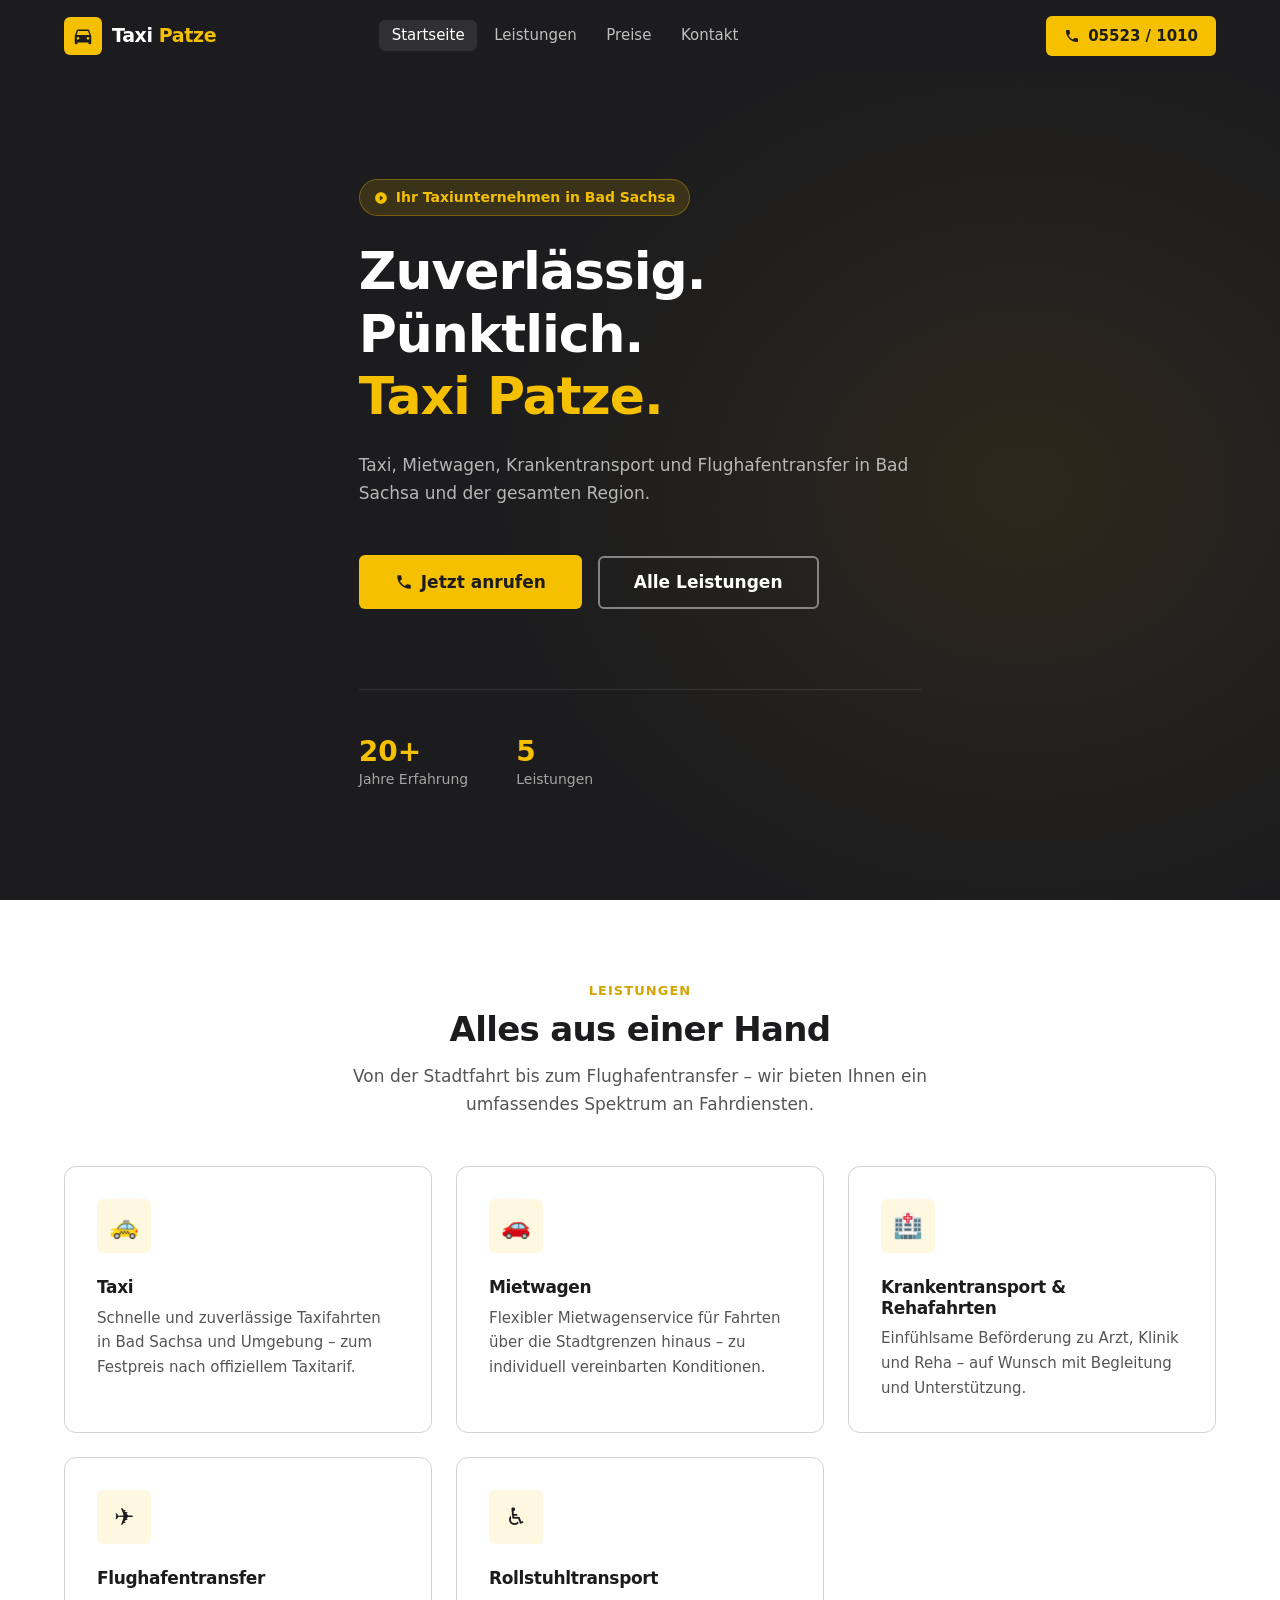
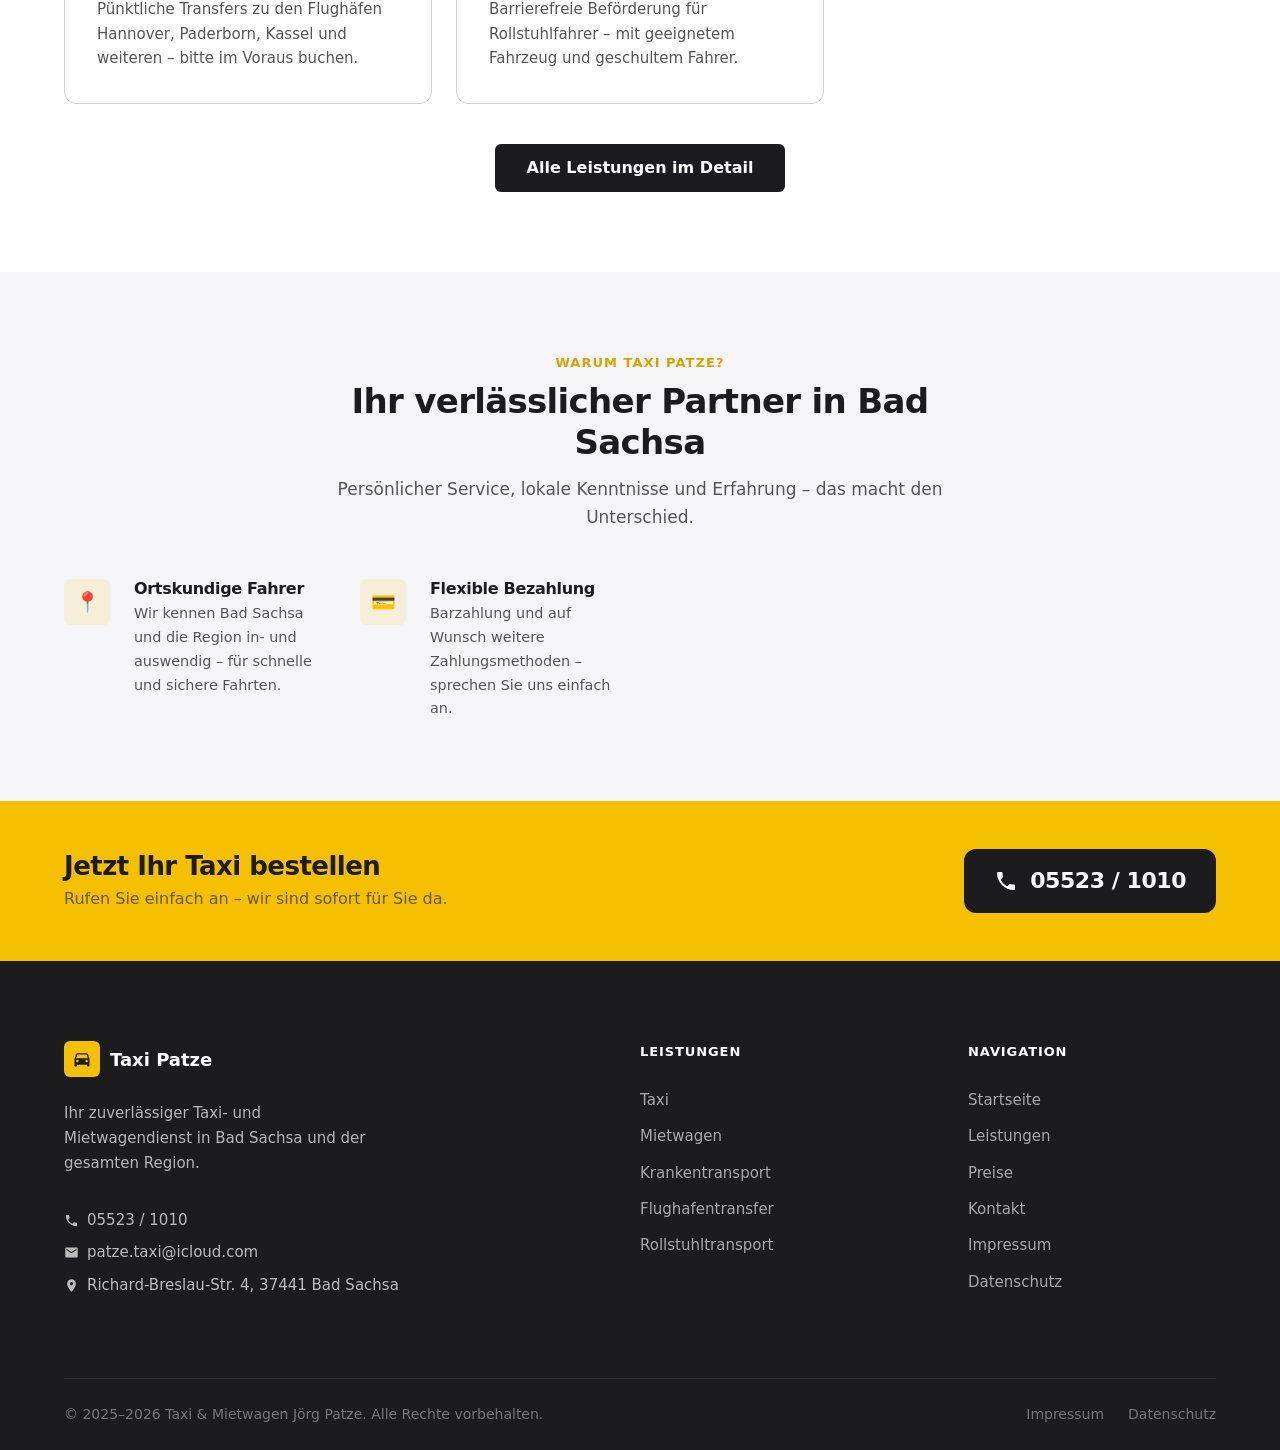
==== commit b717ebae: "Rechtssicherheit: Datenschutz aktualisiert, Copyright-Jahr, Cloudflare offengelegt - Datenschutzerkl" ====
--- a/index.html
+++ b/index.html
@@ -4,8 +4,65 @@
   <meta charset="UTF-8">
   <meta name="viewport" content="width=device-width, initial-scale=1.0">
   <meta name="description" content="Taxi Patze Bad Sachsa – Ihr zuverlässiger Taxi- und Mietwagendienst. Krankentransport, Flughafentransfer, Rollstuhltransport. Tel: 05523 / 1010">
+  <meta name="keywords" content="Taxi Bad Sachsa, Mietwagen Bad Sachsa, Krankentransport, Flughafentransfer, Rollstuhltransport, Taxi Patze, Jörg Patze, Taxiunternehmen Südharz">
+  <meta name="author" content="Jörg Patze">
+  <meta name="robots" content="index, follow">
+  <link rel="canonical" href="https://taxi-patze.de/">
+
+  <!-- Open Graph / Social Media -->
+  <meta property="og:type" content="website">
+  <meta property="og:locale" content="de_DE">
+  <meta property="og:site_name" content="Taxi Patze Bad Sachsa">
+  <meta property="og:title" content="Taxi Patze Bad Sachsa – Taxi, Mietwagen, Krankentransport">
+  <meta property="og:description" content="Ihr zuverlässiger Taxi- und Mietwagendienst in Bad Sachsa. Krankenfahrten für alle Kassen, Flughafentransfer, Rollstuhltransport. Tel: 05523 / 1010">
+  <meta property="og:url" content="https://taxi-patze.de/">
+  <meta name="twitter:card" content="summary">
+
   <title>Taxi Patze Bad Sachsa – Taxiunternehmen Jörg Patze</title>
   <link rel="stylesheet" href="css/style.css">
+
+  <!-- Strukturierte Daten für Google (LocalBusiness / TaxiService) -->
+  <script type="application/ld+json">
+  {
+    "@context": "https://schema.org",
+    "@type": "TaxiService",
+    "name": "Taxi & Mietwagen Jörg Patze",
+    "image": "https://taxi-patze.de/",
+    "url": "https://taxi-patze.de/",
+    "telephone": "+49-5523-1010",
+    "email": "patze.taxi@icloud.com",
+    "priceRange": "€€",
+    "address": {
+      "@type": "PostalAddress",
+      "streetAddress": "Richard-Breslau-Str. 4",
+      "addressLocality": "Bad Sachsa",
+      "postalCode": "37441",
+      "addressRegion": "Niedersachsen",
+      "addressCountry": "DE"
+    },
+    "areaServed": [
+      { "@type": "City", "name": "Bad Sachsa" },
+      { "@type": "City", "name": "Walkenried" },
+      { "@type": "City", "name": "Bad Lauterberg" },
+      { "@type": "City", "name": "Herzberg am Harz" },
+      { "@type": "City", "name": "Osterode am Harz" }
+    ],
+    "openingHoursSpecification": {
+      "@type": "OpeningHoursSpecification",
+      "dayOfWeek": ["Monday","Tuesday","Wednesday","Thursday","Friday","Saturday","Sunday"],
+      "opens": "00:00",
+      "closes": "23:59"
+    },
+    "founder": { "@type": "Person", "name": "Jörg Patze" },
+    "makesOffer": [
+      { "@type": "Offer", "itemOffered": { "@type": "Service", "name": "Taxifahrt" } },
+      { "@type": "Offer", "itemOffered": { "@type": "Service", "name": "Mietwagen" } },
+      { "@type": "Offer", "itemOffered": { "@type": "Service", "name": "Krankenfahrt / Rehafahrt" } },
+      { "@type": "Offer", "itemOffered": { "@type": "Service", "name": "Flughafentransfer" } },
+      { "@type": "Offer", "itemOffered": { "@type": "Service", "name": "Rollstuhltransport" } }
+    ]
+  }
+  </script>
 </head>
 <body>
 
@@ -268,7 +325,7 @@
       </div>
 
       <div class="footer__bottom">
-        <p>&copy; 2025 Taxi &amp; Mietwagen Jörg Patze. Alle Rechte vorbehalten.</p>
+        <p>&copy; 2025–2026 Taxi &amp; Mietwagen Jörg Patze. Alle Rechte vorbehalten.</p>
         <nav aria-label="Rechtliche Links">
           <ul class="footer__legal" role="list">
             <li><a href="impressum.html">Impressum</a></li>
